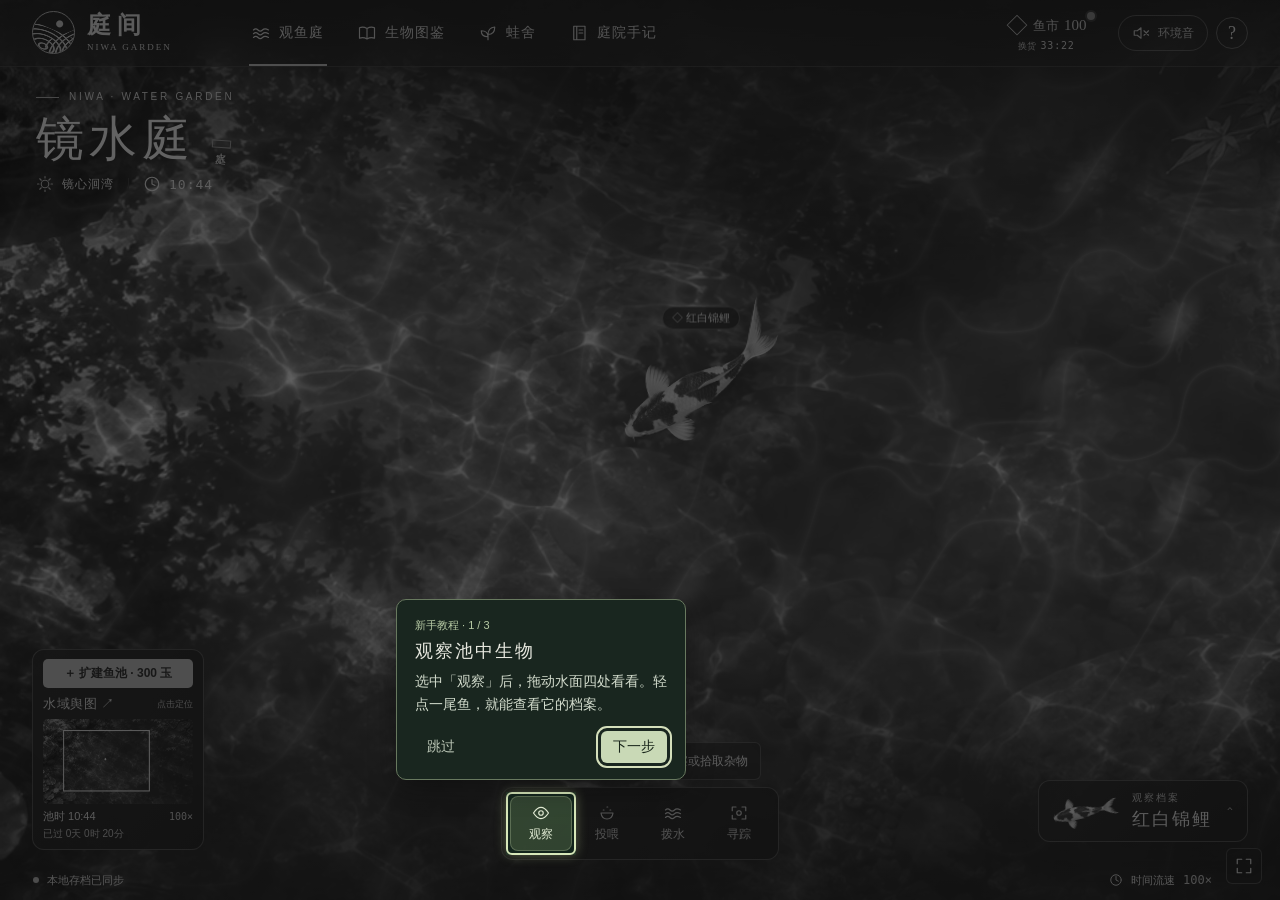
==== 镜水庭.html @ 9c088c3c "让体型相近的巡游鱼偶尔结群并在遇障时散开" ====
<!doctype html>
<html lang="zh-CN"><head><meta charset="utf-8"><meta name="viewport" content="width=device-width,initial-scale=1"><meta name="theme-color" content="#101513"><title>庭间 · 镜水庭</title><style>:root{color-scheme:dark;--bg:#101412;--card:#191e1b;--edge:#303831;--text:#e7e8df;--muted:#a2aaa0;--green:#b8cba5;--serif:"Noto Serif CJK SC","Songti SC","SimSun",serif}*{box-sizing:border-box}body{margin:0;background:radial-gradient(ellipse at 70% 30%,#18201a 0,transparent 56%),var(--bg);color:var(--text);font-family:Inter,"Microsoft YaHei","Noto Sans CJK SC",sans-serif;font-size:14px}button{font:inherit;color:inherit;cursor:pointer;border:0;background:none;transition:background .2s,border-color .2s,color .2s}button:hover{background:#303a32}button:focus-visible{outline:2px solid #d4dfbb;outline-offset:3px}button:active{transform:translateY(1px)}i{display:inline-flex;align-items:center;justify-content:center;font-style:normal;vertical-align:middle}svg{width:18px;height:18px;fill:none;stroke:currentColor;stroke-width:1.55;stroke-linecap:round;stroke-linejoin:round}header{border-bottom:1px solid var(--edge);background:#131815}.header-inner,main{width:min(calc(100% - 9vw),1550px);margin:auto}.header-inner{height:78px;display:flex;align-items:center;gap:clamp(30px,6vw,105px)}.brand{display:flex;gap:12px;align-items:center}.brand strong{font:600 24px/1.2 var(--serif)}.brand small{font:9px/1.8 Georgia;letter-spacing:2px;display:block;color:#b4bdab}.crest{width:43px;height:43px;border:1px solid #b3c6a4;border-radius:50%;font-size:0;position:relative;overflow:hidden;background:radial-gradient(circle at 65% 29%,#cbd5b7 0 3px,transparent 4px)}.crest:before,.crest:after{content:'';position:absolute;width:64px;height:38px;left:-22px;bottom:-12px;background:repeating-radial-gradient(ellipse at center,transparent 0 3px,#c1d2ac 4px 5px,transparent 6px 7px);transform:rotate(23deg)}.crest:after{left:15px;bottom:-14px;transform:rotate(-22deg)}nav{display:flex;height:100%;gap:28px}nav button{position:relative;color:var(--muted);display:flex;align-items:center;gap:9px;padding:0 3px;letter-spacing:1px}nav button.active{color:#d2dfc6}nav button.active:after{content:'';position:absolute;bottom:0;height:2px;background:var(--green);left:0;right:0}nav button:hover{background:transparent;color:white}.sound{margin-left:auto;border:1px solid var(--edge);border-radius:22px;padding:8px 13px;display:flex;align-items:center;gap:8px;color:#c2c8be;font-size:12px}.heading{display:flex;align-items:center;justify-content:space-between;padding:32px 0 25px}.overline{display:flex;gap:10px;align-items:center;color:var(--green);font:10px/1.2 Arial;letter-spacing:2.7px}.line{width:23px;height:1px;background:#a4b891}h1,h2,h3{margin:0;font-family:var(--serif)}h1{font-weight:500;font-size:clamp(32px,3vw,48px);letter-spacing:5px;line-height:1.5}.stamp{display:inline-block;writing-mode:vertical-rl;font:11px/1.2 var(--serif);letter-spacing:1px;border:1px solid #a86050;color:#cf8776;padding:2px;vertical-align:middle;transform:rotate(4deg)}.season,.season span{display:flex;align-items:center}.season{gap:8px;color:#bdc4b8;font-size:13px;letter-spacing:1px}.season i:first-child{color:#cfba82}.season b{width:1px;height:13px;background:var(--edge);margin:0 6px}#clock{font:13px monospace}.layout{display:grid;grid-template-columns:minmax(0,1fr) clamp(290px,24vw,374px);gap:20px}.left,aside{display:flex;flex-direction:column;gap:16px}#pond{flex:1;min-height:410px;position:relative;background:#183f37 none center/cover;overflow:hidden;isolation:isolate;border:1px solid #465347;border-radius:14px}#pond:after{content:'';position:absolute;inset:0;pointer-events:none;background:linear-gradient(0deg,#06180f44,transparent 18%,transparent 80%,#08191022);box-shadow:inset 0 0 50px #03191026}canvas{position:absolute;inset:0;width:100%;height:100%;touch-action:manipulation}.glass,#marker{position:absolute;display:flex;align-items:center;gap:8px;background:#101c17bb;border:1px solid #dce8dc38;backdrop-filter:blur(10px);border-radius:6px;z-index:1}.live{top:19px;left:18px;font-size:11px;padding:7px 11px;letter-spacing:1px}em{width:6px;height:6px;background:#a8c993;display:inline-block;border-radius:100%;box-shadow:0 0 8px #a1c19155}#expand{right:17px;top:17px;padding:8px}#hint{bottom:18px;left:18px;padding:9px 12px;font-size:12px;color:#e1e6dc}#marker{pointer-events:none;color:#f4f0dc;padding:3px 9px;font-size:11px;border-radius:14px;transform:translate(-50%,-50%)}.tools,.card{background:var(--card);border:1px solid var(--edge);border-radius:12px}.tools,.tool-title,#modes,.card-head,.card-head h2,.growth>div:first-child,.growth span,.name-row,#follow{display:flex;align-items:center}.tools{min-height:76px;justify-content:space-between;padding:14px 20px;gap:12px}.tool-title,.card-head h2{gap:10px}.tool-title>i,.card-head h2 i,.growth i{color:var(--green)}h2{font-size:18px;font-weight:500;letter-spacing:2px}#modes{gap:8px}#modes button,#follow{border:1px solid #3c473c;border-radius:7px;display:flex;align-items:center;justify-content:center;gap:8px;padding:9px 15px;font-size:13px;color:#cbd2c7}#modes button.chosen{color:#e3edd6;background:#364530;border-color:#647854}.card{padding:18px 20px}.card-head,.name-row,.growth>div:first-child{justify-content:space-between}.card-head small{font:10px monospace;color:#a4afa0;letter-spacing:1px}.portrait{position:relative;height:128px;margin:16px 0 12px;border-radius:7px;overflow:hidden;background:radial-gradient(ellipse at center,#334137,#252e27 64%,#232a24);display:grid;place-items:center}.orbits{position:absolute;width:150%;height:160%;background:repeating-radial-gradient(ellipse at 55% 48%,transparent 0 15px,#acbe9c17 16px,transparent 17px 23px);transform:rotate(-19deg)}.portrait img{position:relative;width:70%;max-height:115px;object-fit:contain;transform:rotate(-12deg);filter:drop-shadow(2px 8px 4px #0006)}.corner{position:absolute;width:9px;height:9px;border-color:#9cab9188;border-style:solid}.tl{left:9px;top:9px;border-width:1px 0 0 1px}.br{right:9px;bottom:9px;border-width:0 1px 1px 0}h3{font-size:28px;letter-spacing:4px;font-weight:500}#breed{font-size:12px;color:var(--muted);margin-top:3px;letter-spacing:1px}#follow{font-size:12px;padding:6px 10px}#follow.on{color:var(--green);background:#32402e}.stats{border-block:1px solid var(--edge);padding:13px 0;margin:16px 0;display:flex}.stats>div{flex:1}.stats>div+div{padding-left:14px;border-left:1px solid var(--edge)}label{display:block;color:var(--muted);font-size:11px;margin-bottom:4px}.stats strong{font:22px Georgia}.stats small{color:var(--muted);font-size:10px}#nature{font-size:14px}.growth{font-size:12px}.growth span{gap:6px}.growth span+span{color:var(--green);font-size:11px}.bar{height:4px;border-radius:5px;background:#343e34;margin-top:9px}.bar b{display:block;height:100%;background:#a6c491;border-radius:inherit}#fishList{display:grid;grid-template-columns:repeat(3,1fr);gap:7px;margin-top:13px}.tile{position:relative;background:#212821;border:1px solid #354035;border-radius:7px;display:flex;align-items:center;flex-direction:column;padding:6px 3px 5px;gap:2px;font-size:11px;color:#bec7b9}.tile img{width:64px;height:26px;object-fit:contain;transform:rotate(-9deg)}.tile.selected{border-color:#869975;background:#313d30;color:#e5ecdb}.tile.fav:after{content:'★';position:absolute;top:2px;right:4px;font-size:9px;color:#d0b780}footer,footer>span{display:flex;gap:8px;align-items:center}footer{justify-content:space-between;color:#939f91;font-size:11px;margin:18px 2px 30px}footer b{color:var(--green);font:12px monospace}footer svg{width:14px}dialog{background:#1b231e;color:var(--text);border:1px solid #465344;border-radius:14px;width:min(480px,92vw);max-height:80vh;padding:22px}dialog::backdrop{background:#050b08aa;backdrop-filter:blur(5px)}#close{font-size:22px}.atlas-row{display:flex;align-items:center;gap:14px;text-align:left;width:100%;padding:12px 4px;border-bottom:1px solid var(--edge)}.atlas-row img{width:72px}.atlas-row small{display:block;color:var(--muted);margin-top:2px}.atlas-row span:last-child{margin-left:auto;color:var(--green);font-size:12px}.log{padding:12px 0;border-bottom:1px solid var(--edge);font-size:14px}.log small{display:block;color:var(--muted);margin-bottom:4px}#pond:fullscreen,#pond.expanded{width:100vw;height:100dvh;border-radius:0}#pond.expanded{position:fixed;inset:0;z-index:5}
@media(min-width:1500px){#pond{min-height:560px}.portrait{height:150px}}
@media(max-width:900px){.header-inner,main{width:94%}.layout{gap:12px;grid-template-columns:minmax(0,1fr) 270px}.card{padding:14px}.tools{flex-wrap:wrap;padding:12px}.tools h2{font-size:15px}#modes button{padding:8px 10px}.header-inner{gap:25px}nav{gap:15px}}
@media(max-width:700px){.header-inner{height:64px;gap:12px}.brand{gap:6px}.brand strong{font-size:17px}.brand small{font-size:6px;letter-spacing:1.2px}.crest{width:31px;height:31px}nav{gap:10px;margin-left:auto}nav button{font-size:12px;letter-spacing:0}nav i,.sound span{display:none}.sound{padding:7px;margin-left:0}.heading{padding:22px 0 14px}.overline{font-size:8px}.season{font-size:11px;gap:4px}.layout{display:flex;flex-direction:column}.left,aside{gap:10px}#pond{flex:auto;min-height:0;height:clamp(370px,57vh,550px)}.tools{min-height:57px}.card{padding:16px}.portrait{height:145px}.portrait img{width:62%}.tile img{width:80px;height:34px}.live,#hint{left:12px}#hint{bottom:12px}footer{margin-bottom:20px}}
[hidden]{display:none!important}.market{display:flex;gap:8px;align-items:center;margin-left:auto;color:#dac79e;font-size:13px}.market span{font-size:22px}.market b{font:15px Georgia}.header-inner .sound{margin-left:-4vw}.valuation{display:flex;align-items:center;justify-content:space-between;margin-top:13px;font-size:11px;color:#c6b992}.valuation button,.shop-row button,.sale-actions button,#buyMore{border:1px solid #52614d;border-radius:6px;padding:6px 11px;color:#d5e0c8;background:#273226;font-size:12px}button:disabled{cursor:default;opacity:.53}.shop-row button{margin-left:auto;white-space:nowrap}.market-info{font-size:15px;color:#d7c599}.market-help{font-size:12px;line-height:1.9;color:#acb6a9}.sale-portrait{display:grid;place-items:center;height:135px;margin:12px 0;background:radial-gradient(ellipse,#374a36,#242d25);border-radius:8px}.sale-portrait img{width:60%;max-height:115px;object-fit:contain}.sale-actions{display:flex;gap:10px;justify-content:flex-end}.sale-actions button:last-child{background:#4a5e40}.stock #buyMore{width:100%;margin-top:9px;padding:5px;background:transparent;color:#b6c8a9}#notice{position:fixed;bottom:24px;left:50%;transform:translateX(-50%);background:#263428;color:#e3ebdf;padding:11px 18px;border:1px solid #65745b;border-radius:8px;z-index:8;white-space:nowrap}.tools{flex:none}
@media(max-width:700px){.header-inner{gap:8px}.header-inner .sound{margin-left:0}.market{gap:2px;font-size:12px;padding:2px}.market span{display:none}.sound svg{width:14px}.shop-row{gap:6px}.shop-row img{width:52px}.brand small{font-size:5px}nav{gap:6px}nav button{font-size:11px}}
.tile.adult:before{content:'成';position:absolute;top:2px;left:4px;color:#d6be83;font-size:9px}#fishList{max-height:205px;overflow:auto;scrollbar-width:thin}
.portrait.lustre:after{content:'';position:absolute;inset:0;background:linear-gradient(115deg,transparent 28%,#efe1a81c 47%,#fff9ca33 50%,transparent 65%);transform:translateX(-110%);animation:lustre 6s infinite;pointer-events:none}@keyframes lustre{0%,55%{transform:translateX(-110%)}95%,100%{transform:translateX(110%)}}@media(prefers-reduced-motion:reduce){.portrait.lustre:after{animation:none}}
/* Pond camera and floating controls */
body{height:100dvh;overflow:hidden;background:#163f32}#pond,#pond.expanded{position:fixed;inset:0;width:100%;height:100dvh;border:0;border-radius:0;min-height:0;z-index:0}#water{touch-action:none;cursor:grab}#water:active{cursor:grabbing}#pond:after{background:linear-gradient(180deg,#08160fc7,transparent 29%,transparent 66%,#07130dbd);box-shadow:inset 0 0 140px #061b1433}header{position:relative;z-index:3;background:linear-gradient(180deg,#0a1716af,#13201c55);backdrop-filter:blur(16px);border-color:#c9d4c52c}.header-inner{width:calc(100% - 64px);height:66px}.brand small{color:#d8dfce}nav button{color:#cbd4c7}.sound,.market{border-color:#b2c2aa55}.heading{position:fixed;top:91px;left:36px;padding:0;z-index:1;display:block;pointer-events:none;color:#fffced;text-shadow:0 2px 12px #06170c}.overline{color:#e0e6ca}.heading h1{font-size:48px}.season{color:#eeeece;font-size:12px}.stamp{color:#ffd6b7;border-color:#dc9479;background:#8a362b77}.tools,#inspect,#mapBox,aside{position:fixed;z-index:2;background:linear-gradient(135deg,#16261de8,#0d1b17d9);border:1px solid #d4dec23f;box-shadow:0 8px 32px #00130938;backdrop-filter:blur(15px);border-radius:12px}#inspect small{color:#b9c9ad;font-size:10px;letter-spacing:2px}.tools{bottom:40px;left:50%;transform:translateX(-50%);padding:8px;min-height:0;flex-wrap:nowrap}.tools .tool-title{display:none}#modes{gap:4px}#modes button{flex-direction:column;gap:4px;border:1px solid transparent;padding:7px 18px;border-radius:8px;font-size:12px}#modes button.chosen{background:#53644680;border-color:#9cae8966}#hint{bottom:120px;left:50%;transform:translateX(-50%);background:#11211988;color:#eff4e4;white-space:nowrap;pointer-events:none}#expand{top:auto;bottom:16px;right:18px;z-index:2}.live{display:none}#inspect{right:32px;bottom:58px;display:flex;align-items:center;gap:14px;padding:10px 14px;min-width:170px;text-align:left}#inspect img{width:65px;height:38px;object-fit:contain;transform:rotate(-12deg)}#inspect span{display:grid;gap:2px}#inspect b{font:18px var(--serif);letter-spacing:2px}#inspect i{margin-left:auto;color:#c2cfba}aside{width:295px;right:32px;bottom:58px;padding:10px;gap:8px;max-height:calc(100dvh - 150px);overflow:auto;scrollbar-width:thin;z-index:4}aside .card{background:transparent;border:0;padding:5px 9px}aside .stock{border-top:1px solid var(--edge);padding-top:10px}.fold{align-self:flex-end;color:#b2c1af;font-size:11px}.portrait{height:91px;margin:8px 0}.portrait img{max-height:85px}.stats{margin:9px 0;padding:8px 0}#mapBox{bottom:50px;left:32px;width:172px;padding:9px 10px}#mapBox>div{display:flex;justify-content:space-between;margin-bottom:6px;font:13px var(--serif)}#mapBox span{align-self:center;color:#b7c6b0;font:9px sans-serif}#map{position:static;display:block;width:100%;height:auto;aspect-ratio:16/9;border-radius:5px;cursor:crosshair;touch-action:none}footer{position:fixed;pointer-events:none;bottom:11px;left:33px;right:68px;z-index:1;margin:0;color:#d9e2d4}#marker{white-space:nowrap;pointer-events:none}.nursery-list button,.primary-action{background:#354935;border:1px solid #586d51;border-radius:6px;padding:6px 12px;margin:4px;color:#e1e6d6}.nursery-list article{padding:8px 0;border-bottom:1px solid var(--edge)}.nursery-list small{display:block;color:#b5c1b0;margin:4px 0}.dialog-detail{font-size:14px;line-height:1.8;color:#cbd4c7}#notice{bottom:170px;max-width:90vw;white-space:normal;pointer-events:none}
@media(max-width:700px){.header-inner{height:54px;width:96%;gap:6px}.brand{gap:4px}.crest{width:25px;height:25px}.brand strong{font-size:14px}nav{gap:4px}.market{margin-left:auto}.heading{top:72px;left:15px}.heading h1{font-size:32px}.heading .overline{font-size:7px}.season{gap:3px;font-size:10px}#mapBox{left:12px;bottom:87px;width:102px;padding:6px}#mapBox>div{font-size:10px}#mapBox span{font-size:7px}.tools{bottom:12px}.tools #modes button{padding:5px 16px}.tools svg{width:16px}#hint{bottom:84px;left:50%;font-size:9px;padding:4px 6px}#hint i{display:none}#inspect{min-width:0;right:12px;bottom:113px;gap:4px;padding:7px}#inspect img{width:40px}#inspect b{font-size:14px}#inspect small{font-size:8px}aside{bottom:84px;right:12px;width:min(285px,91vw);max-height:calc(100dvh - 147px)}#expand{bottom:16px;right:10px}footer{display:none}}
.surface{position:absolute;inset:0;width:100%;height:100%;pointer-events:none}.air{z-index:0}
.tools{width:max-content}#modes button{white-space:nowrap}.surface{z-index:0}
@media(max-width:700px){#mapBox{bottom:96px}#hint{bottom:74px}}
#bait{position:absolute;bottom:calc(100% + 7px);left:50%;transform:translateX(-50%);border:1px solid #bcd6b458;border-radius:8px;padding:3px;display:flex;gap:3px;background:#14251ef0}#bait button{padding:5px 13px;white-space:nowrap;border-radius:5px;font-size:12px}#bait button[aria-pressed=true]{background:#4a6141;color:#e3eacb}
.foodstat{margin-top:11px}.foodstat label{display:flex;justify-content:space-between;font-size:11px}.foodstat .bar{margin:4px 0 7px}.foodstat .bar b{background:#c5ab73}.foodstat small{font-size:10px;color:#b9c5b2}#zones{font:inherit;color:#dee6d1;padding:0;letter-spacing:.5px}.market-summary{display:flex;justify-content:space-between;align-items:center;background:#253229;border:1px solid #40523f;border-radius:8px;margin:13px 0;padding:11px 13px;color:#bccab4;font-size:12px}.market-summary b{color:#e3d2a2;font-family:Georgia,serif;font-size:17px;margin-left:3px}.stall{display:grid;grid-template-columns:repeat(3,minmax(0,1fr));gap:9px}.lot{background:#242d26;border:1px solid #3e4b3d;border-radius:8px;padding:8px;overflow:hidden}.lot-image{height:55px;display:grid;place-items:center;background:radial-gradient(ellipse,#3a4939,transparent 75%)}.lot-image img{max-width:94%;max-height:50px;object-fit:contain;filter:drop-shadow(1px 3px 2px #10201499)}.lot h3{font-size:16px;letter-spacing:1px}.lot small,.habitat small,.atlas-entry small{color:#b0bdac;font-size:10px}.quote{display:flex;align-items:center;justify-content:space-between;margin:6px 0}.quote b{font:15px Georgia,serif;color:#dfcca0}.lot button,.habitat button,.atlas-entry button{border:1px solid #55694a;border-radius:5px;padding:5px 8px;background:#344532;font-size:12px}.lot button{width:100%}.atlas-entry,.habitat{display:flex;align-items:center;gap:10px;padding:10px 0;border-bottom:1px solid #364336;flex-wrap:wrap}.atlas-entry img{width:65px;height:32px;object-fit:contain}.atlas-entry div,.habitat div{flex:1}.atlas-entry small,.habitat small{display:block}.atlas-entry button{font-size:11px}.habitat>img{width:92px;height:63px;object-fit:cover;border-radius:6px}.habitat h3{font-size:18px;letter-spacing:1px}.undiscovered{padding:16px;text-align:center;color:#91a18a;margin-top:10px;border:1px dashed #42503e;border-radius:8px;font-size:12px}
@media(max-width:570px){.stall{grid-template-columns:repeat(2,minmax(0,1fr))}.lot-image{height:43px}.lot-image img{max-height:39px}.habitat>img{width:67px;height:52px}}
#market{position:relative;display:grid;grid-template-columns:auto auto auto;column-gap:5px;row-gap:0;line-height:1.15}
#marketTime{grid-column:1/-1;color:#d9d7b9;font:10px/1.3 monospace;letter-spacing:.8px}
#marketDot{position:absolute;right:-3px;top:0;width:8px;height:8px;border-radius:50%;background:#ed6c57;box-shadow:0 0 0 2px #25362a}
#expandHabitat{width:100%;background:#394832cf;border:1px solid #bac79872;border-radius:5px;margin-bottom:7px;padding:5px;color:#e4eccf;font-size:12px}
#mapBox #mapClock{font:11px/1.4 sans-serif;display:flex;align-items:center;margin:5px 0 0}#mapClock b{font:10px monospace;color:#bccea8}
#pondElapsed{font:10px/1.3 sans-serif;color:#b9c4b1;white-space:nowrap}
#family{display:block;margin-top:4px}.frog-photo{width:68px;height:48px;object-fit:contain;float:left;margin:0 10px 2px 0}.nursery-list article{display:flow-root}
@media(max-width:700px){#expandHabitat{font-size:10px;padding:4px 0}#mapBox{width:127px}#mapBox #mapClock,#pondElapsed{font-size:9px}#marketTime{font-size:9px}#market{grid-template-columns:auto auto}}
#debrisHint{display:block;width:100%;padding:4px 1px 0;margin-top:4px;border-top:1px solid #8091774f;color:#d8cfa4;font-size:10px;text-align:left}
#zoneJumps{display:flex;gap:3px;margin-bottom:7px}#zoneJumps button{font-size:11px;padding:5px 2px;flex:1;background:#26392c;border:1px solid #6c8064;border-radius:5px}#zoneJumps button[aria-pressed=true]{color:#213523;background:#b5c5a2}
#expandHabitat{background:#b9c9ab;color:#182c1e;font-weight:600}.trait-chip,#traits{color:#dbc68f}#traits{display:block;margin-top:4px}
@media(min-width:701px){#marketTime:before{content:'换货 ';font:9px sans-serif;color:#b5c5ac}}
dialog:has(.stall){width:min(660px,94vw);max-height:calc(100dvh - 32px);padding:clamp(14px,2.5vw,24px)}
.stall{gap:12px}
.lot{display:flex;flex-direction:column;min-width:0;padding:12px}
.lot-image{height:68px;margin-bottom:7px}
.lot-image img{max-height:60px}
.lot h3{font-size:17px;line-height:1.4;overflow-wrap:anywhere}
.lot-meta{display:block;margin-top:3px}
.lot-care{display:grid;gap:2px;margin:8px 0;color:#c7cbb9;font-size:11px;line-height:1.45}
.lot-traits{display:flex;flex-wrap:wrap;gap:3px 7px;margin-top:6px;color:#d8c491;font-size:11px}
.lot-traits span{white-space:nowrap}
.lot-order{margin-top:auto;padding-top:10px}
.lot .quote{margin:0 0 7px;min-height:22px}.lot button{min-height:33px}
.slot-actions{display:flex;flex-wrap:wrap;gap:8px;margin:12px 0}.slot-actions .primary-action{margin:0}
.secondary-action,.danger-action{padding:6px 12px;border:1px solid #50644e;border-radius:6px;color:#d6dfce;background:#29352b}
.danger-action{color:#efb7a9;border-color:#78544c;background:#392c28}
.slot-entry{display:flex;align-items:center;gap:14px;justify-content:space-between;padding:16px 0;border-bottom:1px solid #374339}
.slot-entry small{display:block;color:var(--muted);margin-top:4px}
.empty-slot{min-height:100dvh;display:grid;place-items:center;text-align:center}
@media(max-width:570px){.stall{gap:8px}.lot{padding:9px}.lot-image{height:49px}.lot-image img{max-height:46px}.lot h3{font-size:15px}.lot-traits{font-size:10px}.lot-order{padding-top:7px}}
#visitorHint,#returnStory{display:block;margin:6px 0 0;padding:6px 2px;width:100%;border-top:1px solid #61735c;color:#e4c98c;font-size:11px;line-height:1.5;text-align:left}
#incomeInfo,#fieldHabit{display:block;margin-top:5px;line-height:1.55}#incomeInfo{color:#d5c49e}
.field-album{margin:12px 0;padding:10px;border:1px solid #455744;border-radius:8px}.field-album summary{cursor:pointer;color:#e0d2af}
.field-photos{display:grid;grid-template-columns:repeat(2,minmax(0,1fr));gap:10px;margin-top:10px}
.field-photos figure{margin:0}.field-photos img{display:block;width:100%;aspect-ratio:3/2;object-fit:cover;border-radius:5px}
.field-photos figcaption{margin-top:4px;font-size:12px}.field-photos small{display:block;color:#b3c1ac;font-size:10px}

#huntHud{position:fixed;right:32px;top:91px;z-index:3;display:flex;align-items:center;gap:10px;background:#14251ee8;backdrop-filter:blur(12px);padding:10px;border:1px solid #bfcca658;border-radius:10px}#huntHud img{width:63px;height:33px;object-fit:contain}#huntHud small,#huntHud strong{display:block}#huntHud small{font-size:10px;color:var(--green)}#huntHud strong{font:15px var(--serif)}#huntTimer{font:18px Georgia;color:#decb9b}#huntHud button{padding:3px}
@media(max-width:700px){#huntHud{right:10px;top:68px;gap:5px;padding:6px}#huntHud img{width:33px}#huntHud strong{font-size:12px}}
.header-actions{display:flex;align-items:center;gap:8px;margin-left:-4vw}
.header-actions .sound{margin-left:0}
#guideHelp{width:32px;height:32px;flex:none;border:1px solid #b2c2aa66;border-radius:50%;font:18px Georgia,serif;color:#e0e8d6}
#guide{position:fixed;inset:0;width:100%;height:100%;max-width:none;max-height:none;margin:0;padding:0;border:0;border-radius:0;background:transparent;overflow:hidden}
#guide::backdrop{background:transparent;backdrop-filter:none}
.guide-shade,.guide-ring,.guide-card{position:absolute}
.guide-shade{inset:0;background:#101010a6;backdrop-filter:grayscale(1);clip-path:polygon(0 0,100% 0,100% 100%,0 100%,0 0,var(--left) var(--top),var(--left) var(--bottom),var(--right) var(--bottom),var(--right) var(--top),var(--left) var(--top))}
.guide-ring{left:var(--left);top:var(--top);right:calc(100% - var(--right));bottom:calc(100% - var(--bottom));border:2px solid #d7e7b9;border-radius:6px;box-shadow:0 0 12px #bacc9366}
.guide-card{width:min(290px,calc(100% - 16px));padding:16px 18px;background:#19261f;border:1px solid #68795f;border-radius:10px;box-shadow:0 8px 28px #0005}
.guide-card small{font-size:11px;color:var(--green)}.guide-card h2{margin-top:6px}.guide-card p{margin:7px 0 15px;line-height:1.65;color:#d3dccd}
.guide-actions{display:flex;justify-content:space-between;align-items:center}.guide-actions button{padding:7px 12px;border-radius:6px}
#guideSkip{color:#bdc8b8}#guideNext{background:#c9d9b6;color:#18251a}
@media(max-width:700px){.header-actions{margin-left:0;gap:4px}#guideHelp{width:28px;height:28px}}
@media(max-width:480px){.header-inner .crest{display:none}nav button i{display:none}.header-inner nav button{white-space:nowrap;padding-inline:1px}}
</style></head><body>
<header><div class="header-inner"><div class="brand"><span class="crest" aria-hidden="true">波</span><div><strong>庭 间</strong><small>NIWA GARDEN</small></div></div>
<nav aria-label="主导航"><button id="home" class="active"><i data-i="wave"></i>观鱼庭</button><button id="atlas"><i data-i="book"></i>生物图鉴</button><button id="nursery"><i data-i="sprout"></i>蛙舍</button><button id="journal"><i data-i="journal"></i>庭院手记</button></nav><button id="market" class="market"><span>◇</span> 鱼市 <b id="wallet"></b><small id="marketTime" title="距下批到货"></small><em id="marketDot" hidden aria-label="有未查看的新货"></em></button><div class="header-actions"><button class="sound" id="sound" aria-pressed="false"><i data-i="mute"></i><span>环境音</span></button><button id="guideHelp" aria-label="重看新手教程" title="新手教程">?</button></div></div></header>
<main><section class="heading"><div><div class="overline"><span class="line"></span> NIWA · WATER GARDEN</div><h1>镜水庭 <span class="stamp">水庭</span></h1></div><div class="season"><i data-i="sun"></i><span><span id="region">荷岸浅滩</span></span><b></b><i data-i="clock"></i><span id="clock"></span></div></section>
<div class="layout"><div class="left"><section id="pond" aria-label="交互鱼池"><canvas id="water" tabindex="0" aria-label="拖动探索池塘，方向键移动视野"></canvas><div class="live glass"><em></em>池塘全景</div><button id="expand" class="glass" aria-label="全屏鱼池"><i data-i="expand"></i></button><div id="marker"></div><div id="hint" class="glass"><i data-i="pointer"></i><span>拖动游园 · 轻点生物观察</span></div></section>
<section class="tools"><div class="tool-title"><i data-i="tool"></i><h2>庭院工具</h2></div><div id="bait" hidden aria-label="饵料选择"><button data-bait="grain">鱼粮</button><button data-bait="algae">藻屑</button></div><div id="modes"><button data-mode="observe" class="chosen"><i data-i="eye"></i>观察</button><button data-mode="feed"><i data-i="feed"></i>投喂</button><button data-mode="ripple"><i data-i="wave"></i>拨水</button><button id="hunt"><i data-i="scan"></i>寻踪</button></div></section></div>
<aside hidden><button class="fold" aria-label="收起档案">收起 ↓</button><section class="card profile"><div class="card-head"><h2><i data-i="scan"></i>生物档案</h2><small id="serial"></small></div><div class="portrait"><div class="orbits"></div><span class="corner tl"></span><span class="corner br"></span><img id="portrait" alt="当前生物的外观"></div>
<div class="name-row"><div><h3 id="fishName"></h3><div id="breed"></div></div><button id="follow"><i data-i="star"></i><span>关注</span></button></div><div class="stats"><div><label>体长</label><strong id="length"></strong><small> cm</small></div><div><label>年龄</label><strong id="age"></strong><small> 天</small></div><div><label>性情</label><span id="nature"></span></div></div>
<div class="growth"><div><span><i data-i="sprout"></i>成长进度</span><span id="phase"></span></div><div class="bar"><b id="progress"></b></div></div><div class="foodstat"><label>饱食度 <span id="hunger"></span></label><div class="bar"><b id="foodbar"></b></div><small id="careInfo"></small><small id="life"></small><small id="family"></small><small id="traits"></small><small id="fieldHabit"></small><small id="incomeInfo"></small></div><div class="valuation"><span id="quality"></span><button id="releaseFish">放生 · 免费</button><button id="sell">出售</button></div></section>
<section class="card stock"><div class="card-head"><h2><i data-i="fish"></i>池中生物</h2><small id="count"></small></div><div id="fishList"></div><button id="buyMore">＋ 前往鱼市</button></section></aside></div>
<button id="inspect"><img alt="" id="peekImg"><span><small>观察档案</small><b id="peekName"></b></span><i>⌃</i></button><div id="mapBox"><button id="expandHabitat">＋ 扩建鱼池 · 300 玉</button><section id="zoneJumps" hidden><button data-zone="pond">镜水庭</button><button data-zone="reef">潮间礁池</button></section><div><button id="zones">水域舆图 ↗</button><span>点击定位</span></div><canvas id="map" aria-label="池塘地图"></canvas><div id="mapClock"><time></time><b>100×</b></div><small id="pondElapsed"></small><button id="visitorHint" hidden></button><button id="returnStory" hidden></button><button id="debrisHint" hidden></button></div><footer><span><em></em><span id="saved">本地存档已同步</span></span><span><i data-i="clock"></i>时间流速 <b>100×</b></span></footer></main>
<div id="huntHud" hidden><img alt="目标花纹"><div><small id="huntCounter"></small><strong id="huntTarget"></strong></div><b id="huntTimer"></b><button id="endHunt" aria-label="结束寻鲤">×</button></div><div id="notice" role="status" hidden></div><dialog><div class="card-head"><h2 id="modalTitle"></h2><button id="close" aria-label="关闭">×</button></div><div id="modalBody"></div></dialog>
<dialog id="guide" aria-labelledby="guideTitle" aria-describedby="guideText">
<div class="guide-shade"></div><div class="guide-ring"></div>
<section class="guide-card"><small id="guideCount"></small><h2 id="guideTitle"></h2><p id="guideText"></p>
<div class="guide-actions"><button id="guideSkip">跳过</button><button id="guideNext" autofocus>下一步</button></div></section>
</dialog>
<template id="gameScripts"><script>const pondTextures=["[data-uri]", "[data-uri]", "[data-uri]", "[data-uri]", "[data-uri]", "[data-uri]", "[data-uri]"];
</script><script>const specimenTextures=["[data-uri]", "[data-uri]", "[data-uri]", "[data-uri]", "[data-uri]", "[data-uri]", "[data-uri]", "[data-uri]", "[data-uri]", "[data-uri]", "[data-uri]", "[data-uri]", "[data-uri]", "[data-uri]", "[data-uri]", "[data-uri]", "[data-uri]", "[data-uri]", "[data-uri]", "[data-uri]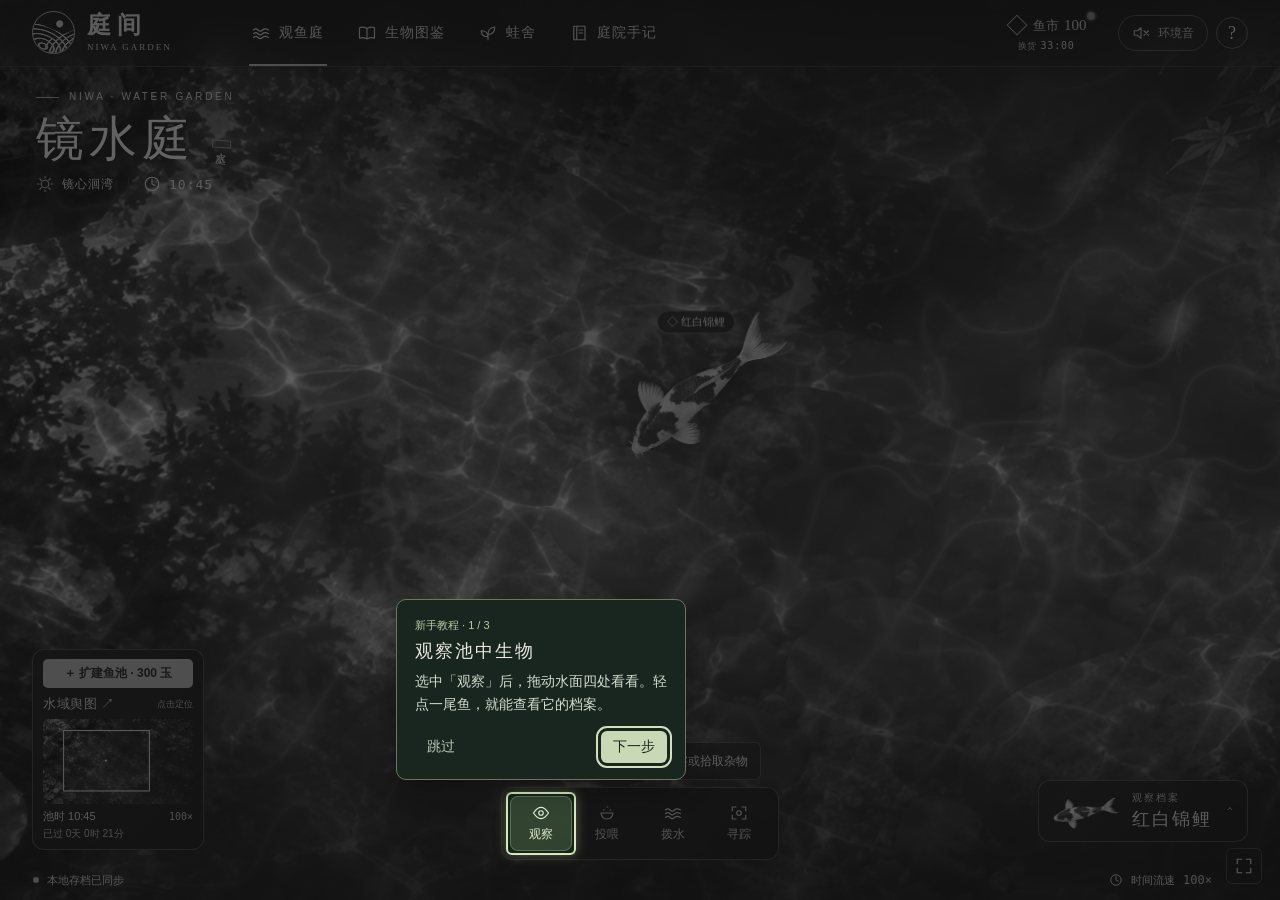
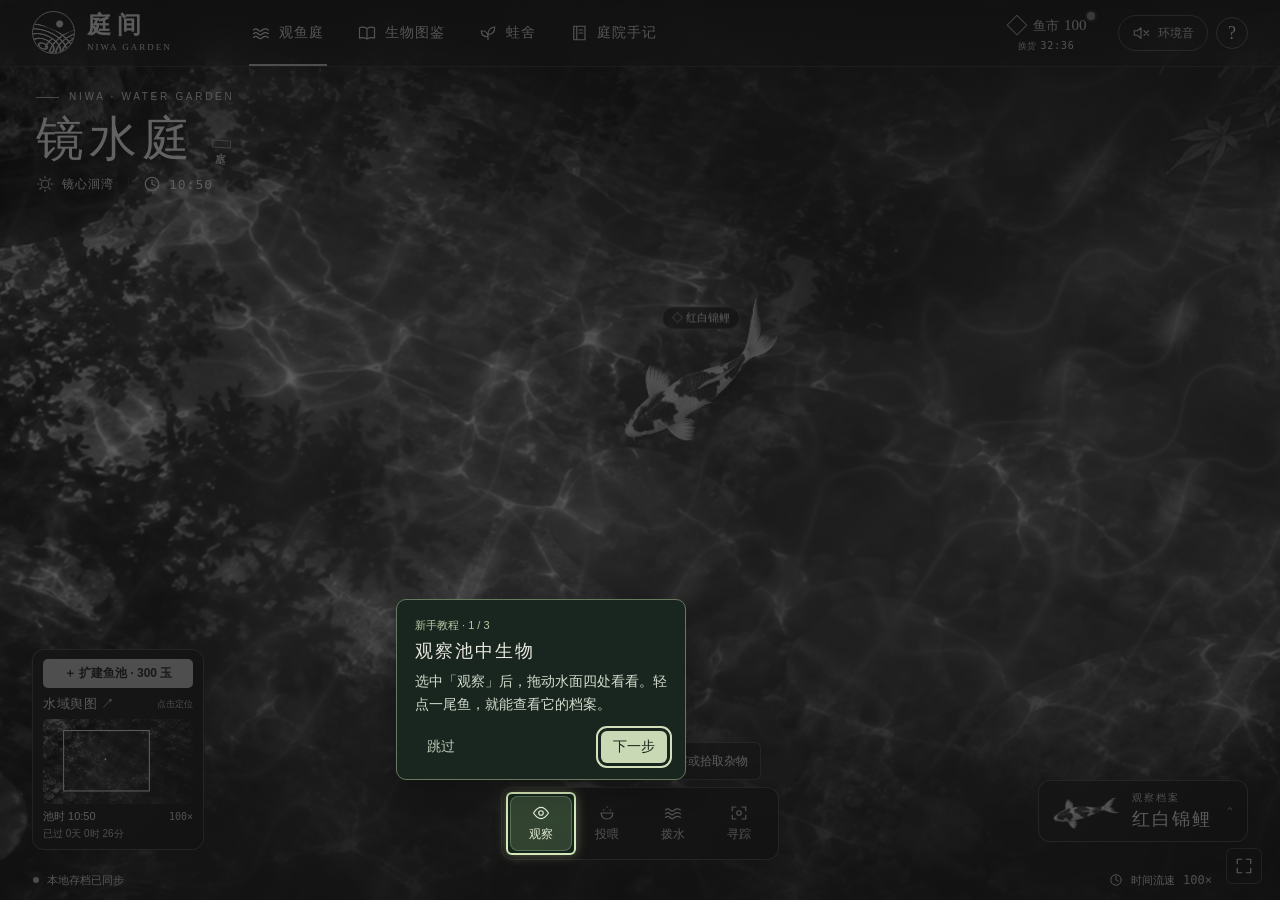
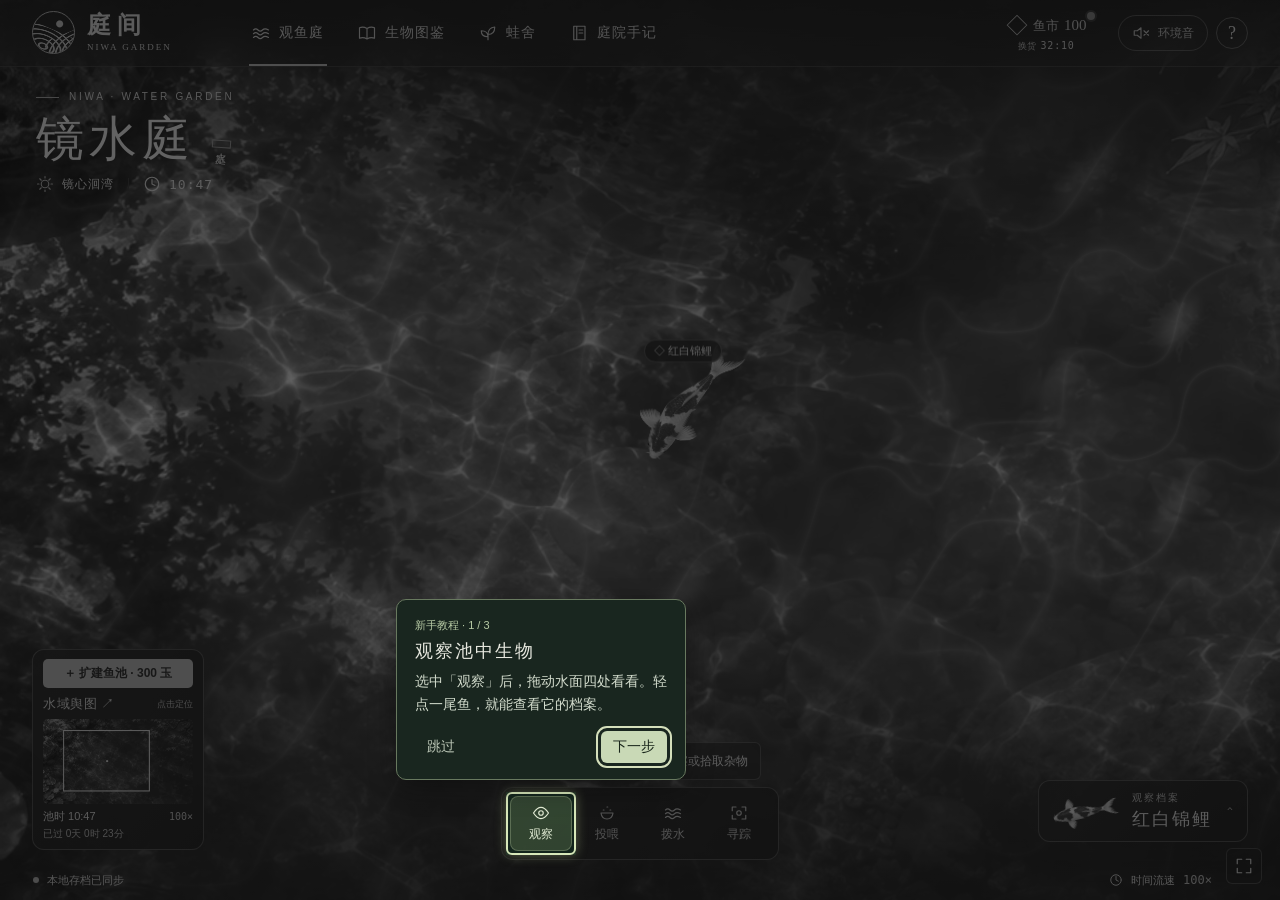
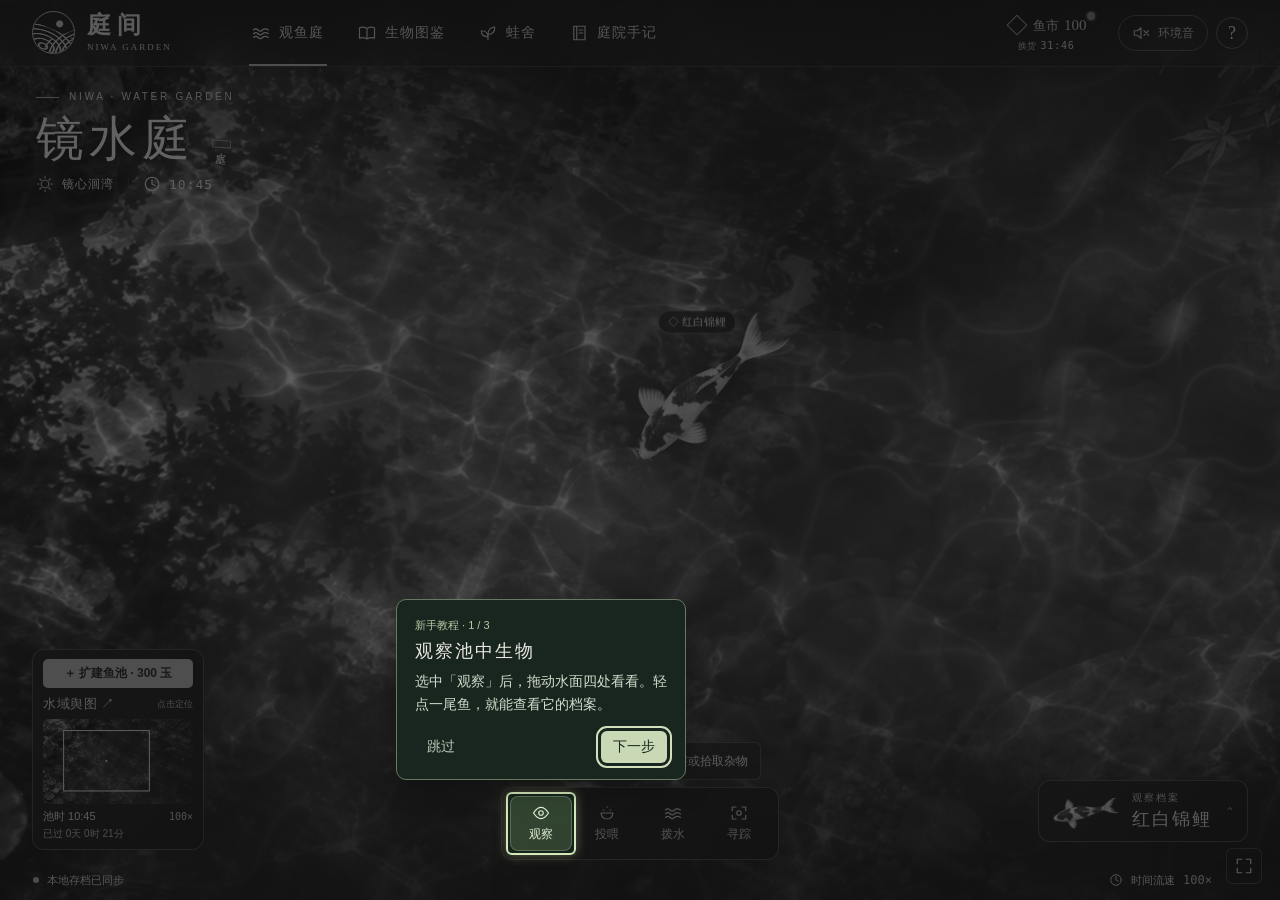
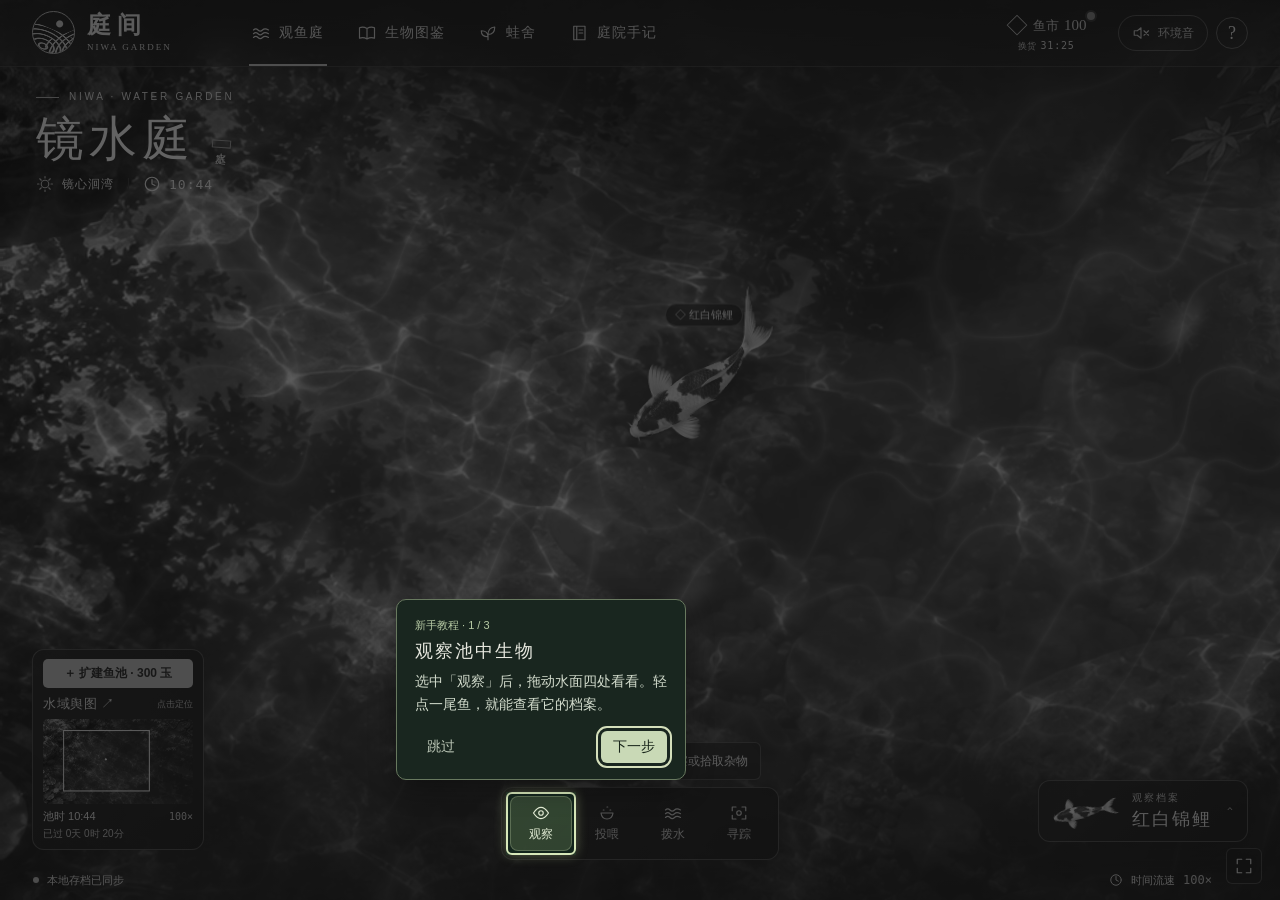
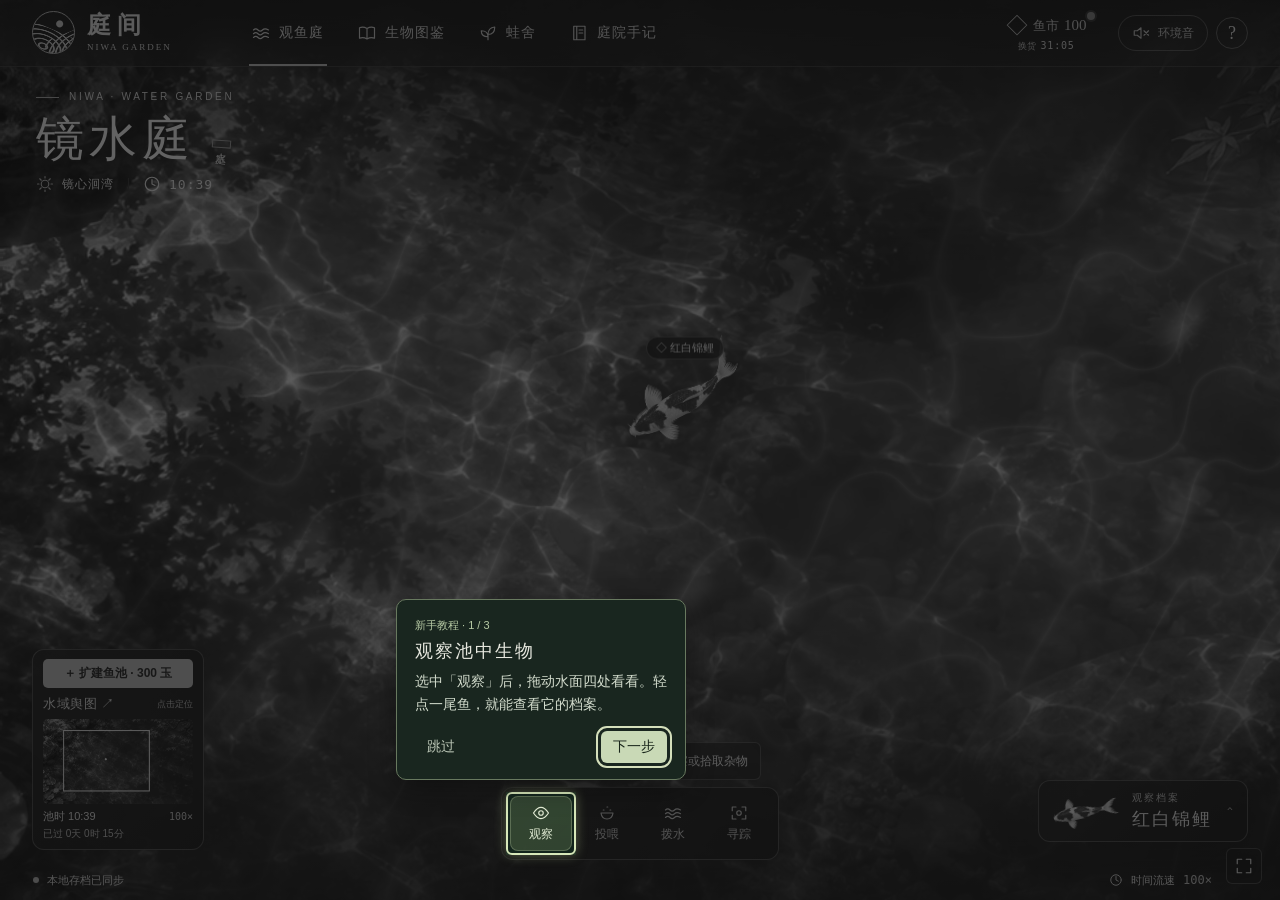
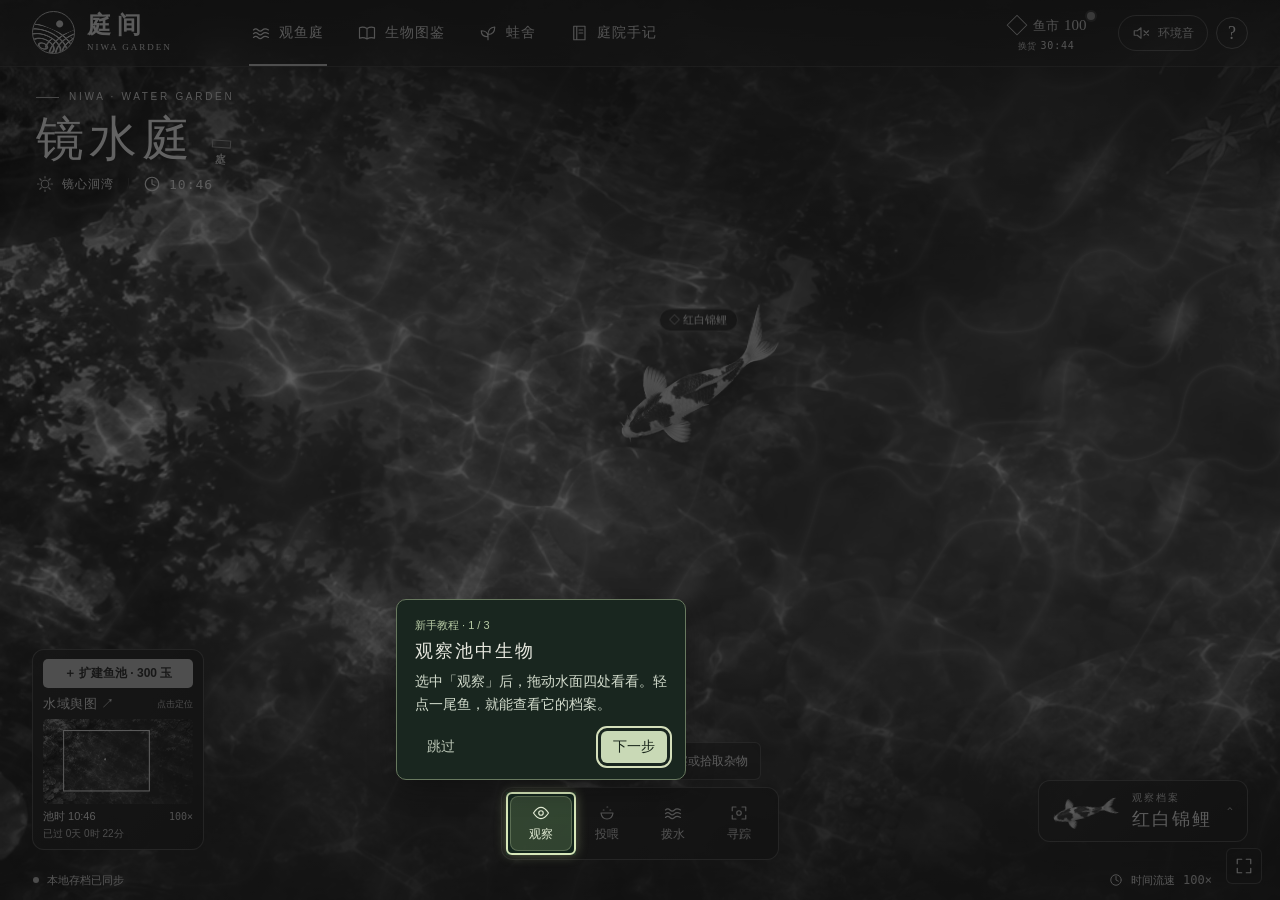
